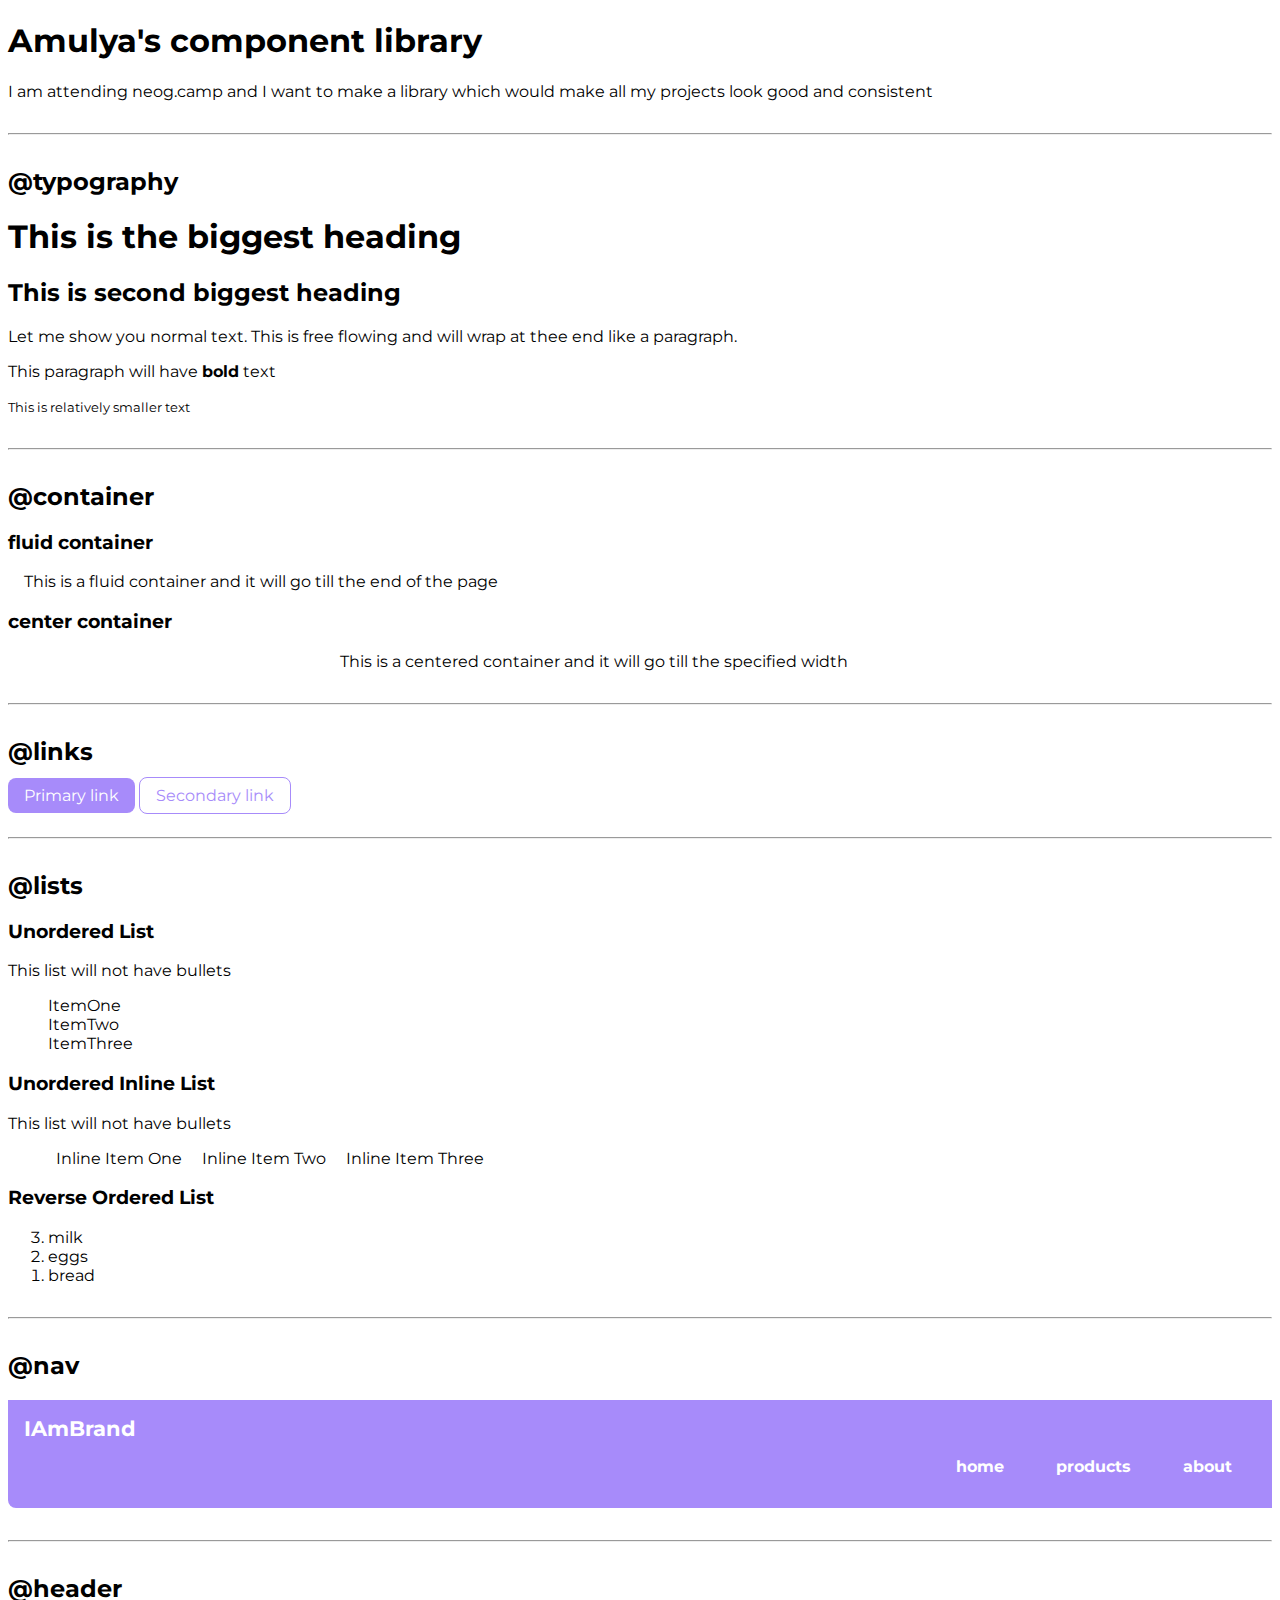
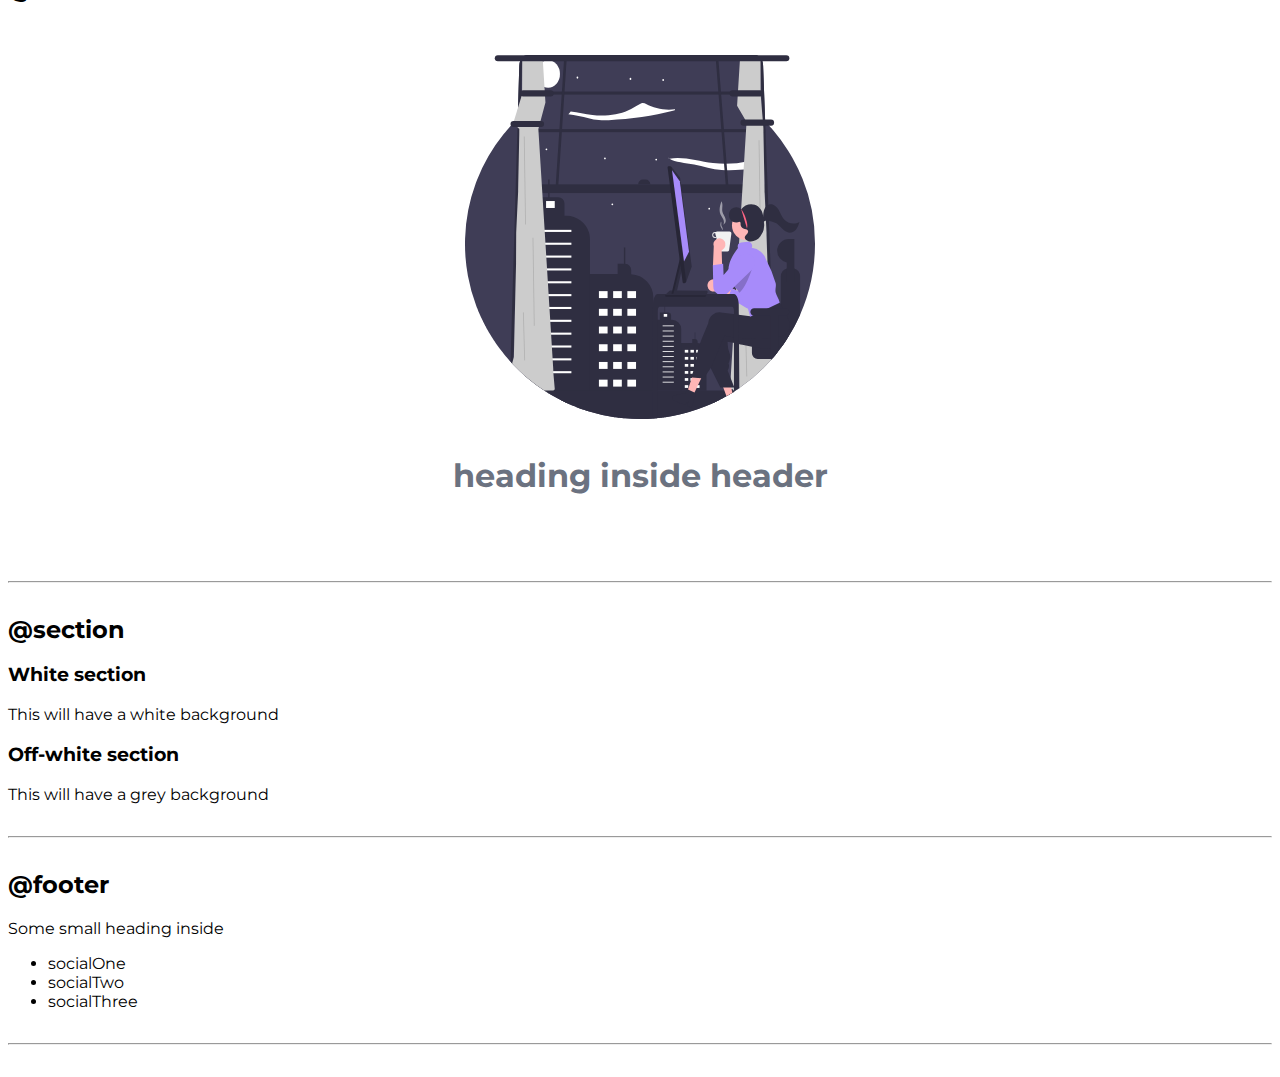
==== index.html @ 66e21249 "style: image, header" ====
<!DOCTYPE html>
<html lang="en">
  <head>
    <meta charset="UTF-8" />
    <meta http-equiv="X-UA-Compatible" content="IE=edge" />
    <meta name="viewport" content="width=device-width, initial-scale=1.0" />
    <title>Component Library</title>
    <link href="styles.css" rel="stylesheet" />
  </head>
  <body>
    <h1>Amulya's component library</h1>
    <p>
      I am attending neog.camp and I want to make a library which would make all
      my projects look good and consistent
    </p>

    <hr />

    <h2>@typography</h2>
    <h1>This is the biggest heading</h1>
    <h2>This is second biggest heading</h2>
    <p>
      Let me show you normal text. This is free flowing and will wrap at thee
      end like a paragraph.
    </p>
    <p>This paragraph will have <strong>bold</strong> text</p>
    <small>This is relatively smaller text</small>

    <hr />

    <h2>@container</h2>
    <h3>fluid container</h3>
    <div class="container">
      This is a fluid container and it will go till the end of the page
    </div>
    <h3>center container</h3>
    <div class="center-container container">
      This is a centered container and it will go till the specified width
    </div>
    <hr />
    <h2>@links</h2>

    <a class="link-primary link" href="/">Primary link</a>
    <a class="link-secondary link" href="/">Secondary link</a>
    <hr />

    <h2>@lists</h2>
    <h3>Unordered List</h3>
    <p>This list will not have bullets</p>
    <ul class="list-non-bullet">
      <li>ItemOne</li>
      <li>ItemTwo</li>
      <li>ItemThree</li>
    </ul>

    <h3>Unordered Inline List</h3>
    <p>This list will not have bullets</p>
    <ul class="list-non-bullet">
      <li class="list-item-inline">Inline Item One</li>
      <li class="list-item-inline">Inline Item Two</li>
      <li class="list-item-inline">Inline Item Three</li>
    </ul>

    <h3>Reverse Ordered List</h3>
    <ol reversed>
      <li>milk</li>
      <li>eggs</li>
      <li>bread</li>
    </ol>

    <hr />

    <h2>@nav</h2>
    <nav class="navigation container">
      <div class="nav-brand">IAmBrand</div>
      <ul class="list-non-bullet nav-pills">
        <li class="list-item-inline">
          <a class="link" href="/">home</a>
        </li>
        <li class="list-item-inline">
          <a class="link" href="/">products</a>
        </li>
        <li class="list-item-inline">
          <a class="link" href="/">about</a>
        </li>
      </ul>
    </nav>

    <hr />

    <h2>@header</h2>
    <header class="hero">
      <img class="hero-img" src="images/hero.svg" />
      <h1 class="hero-heading">heading inside header</h1>
    </header>

    <hr />

    <h2>@section</h2>

    <section>
      <h3>White section</h3>
      <p>This will have a white background</p>
    </section>

    <section>
      <h3>Off-white section</h3>
      <p>This will have a grey background</p>
    </section>

    <hr />

    <h2>@footer</h2>
    <footer>
      <div>Some small heading inside</div>
      <ul>
        <li>socialOne</li>
        <li>socialTwo</li>
        <li>socialThree</li>
      </ul>
    </footer>

    <hr />
  </body>
</html>
---- styles.css ----
@import url("https://fonts.googleapis.com/css2?family=Montserrat:wght@400;700&display=swap");
body {
  font-family: "Montserrat", sans-serif;
}

:root {
  --primary-color: #a78bfa;
  --dark-grey: #6b7280;
}

hr {
  margin: 2rem 0rem;
}

.container {
  padding: 0rem 1rem;
}

.center-container {
  max-width: 600px;
  margin: auto;
}

.link {
  padding: 0.5rem 1rem;
  text-decoration: none;
}
.link-primary {
  background-color: var(--primary-color);
  color: white;
  border-radius: 0.5rem;
}

.link-secondary {
  color: var(--primary-color);
  border-radius: 0.5rem;
  border: 1px solid var(--primary-color);
}

.list-non-bullet {
  list-style: none;
}

.list-item-inline {
  display: inline;
  padding: 0rem 0.5rem;
}

.navigation {
  background-color: var(--primary-color);
  color: white;
  padding: 1rem;
  border-bottom-left-radius: 0.5rem;
}

.navigation .nav-brand {
  font-weight: bolder;
  font-size: 1.3rem;
}

.navigation .nav-pills {
  text-align: right;
}

.navigation .link {
  color: white;

  font-weight: bold;
}

.hero {
  padding: 2rem;
}

.hero .hero-img {
  max-width: 350px;
  display: block;
  margin: auto;
}

.hero .hero-heading {
  font-size: 2rem;
  color: var(--dark-grey);
  text-align: center;
  padding-top: 1rem;
}
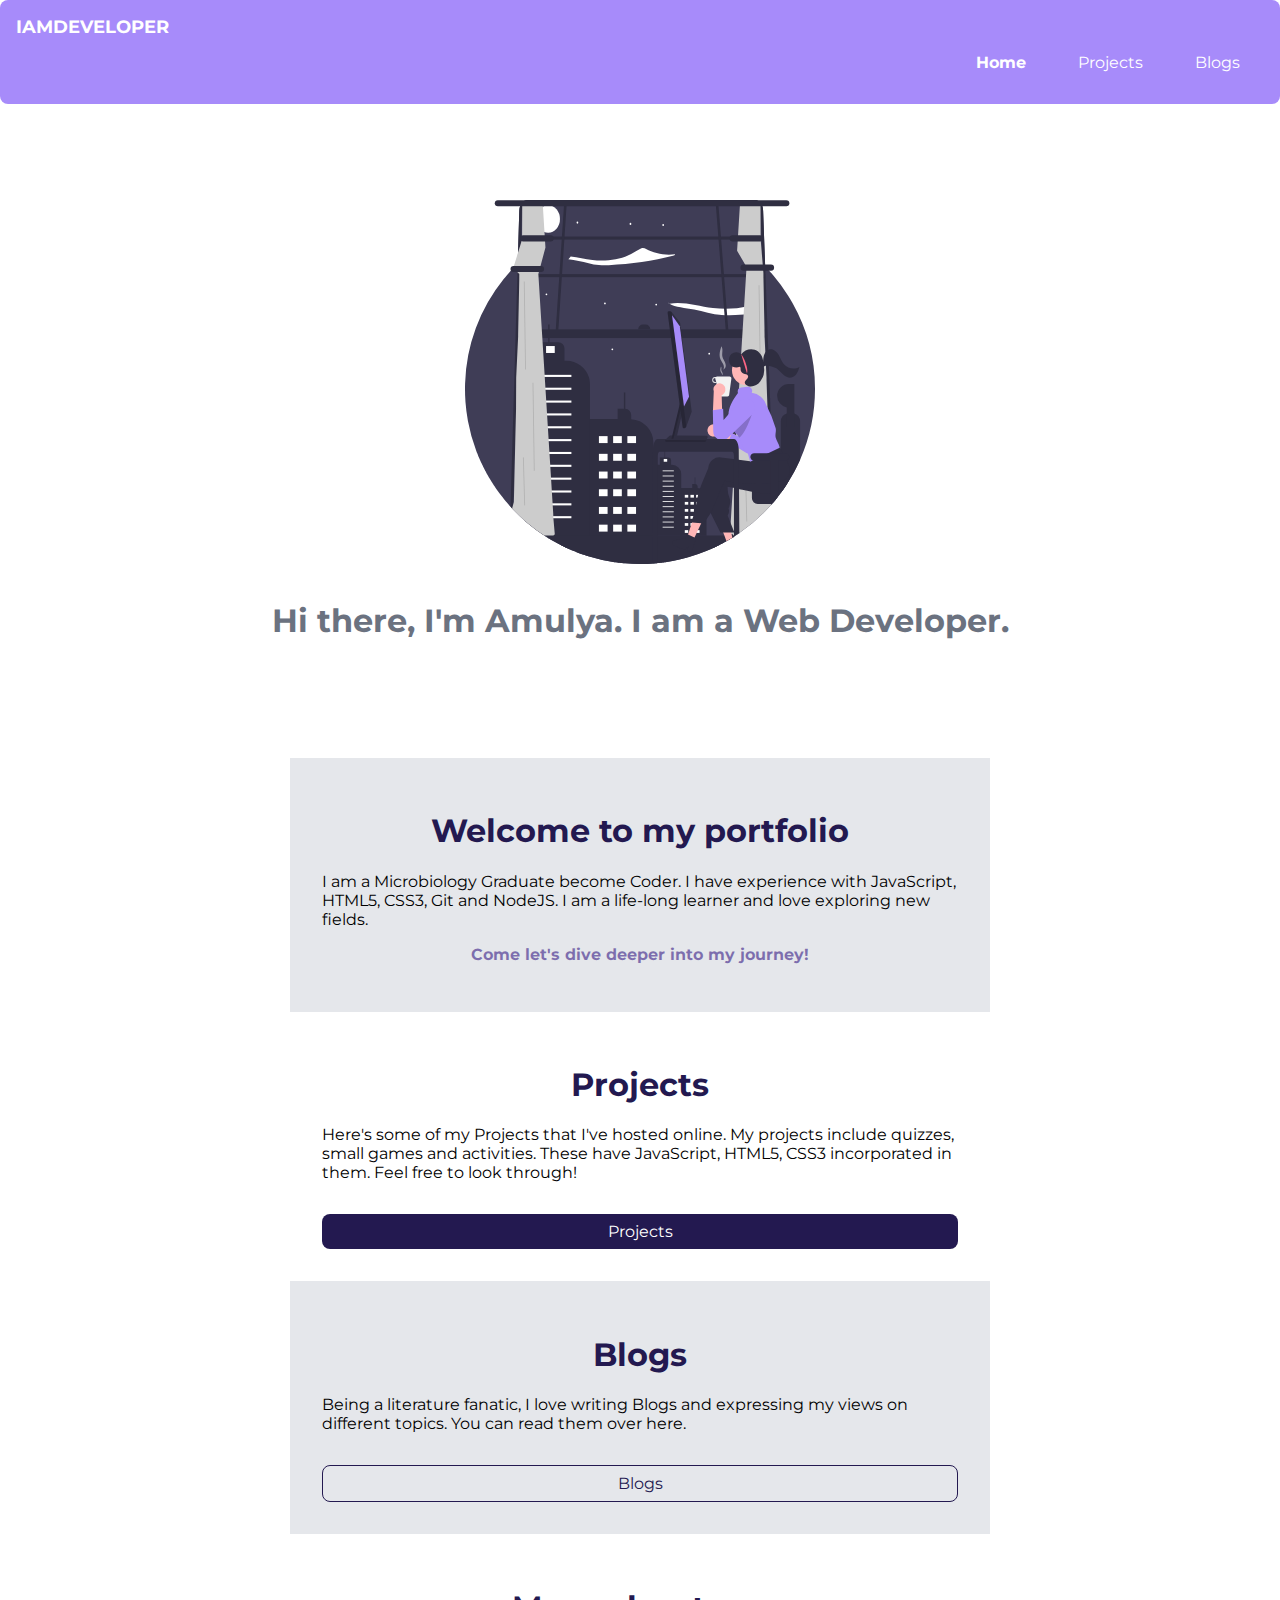
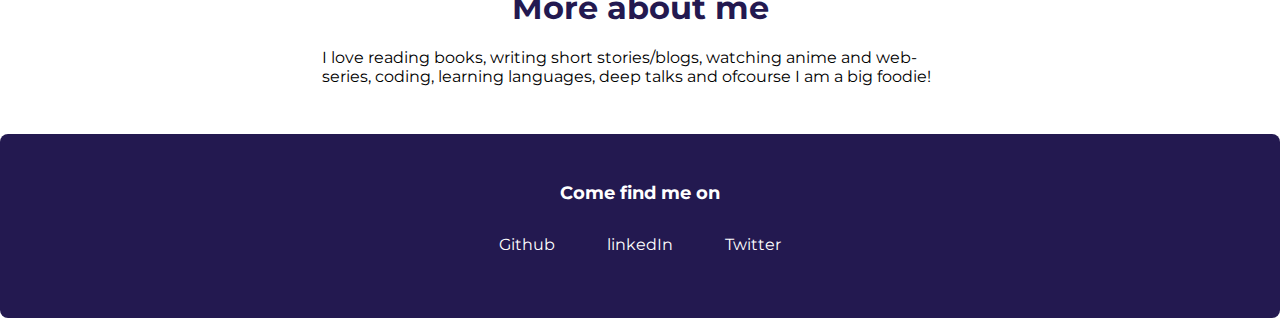
==== commit e5908c6a: "shifted files out of library folder" ====
--- a/index.html
+++ b/index.html
@@ -4,122 +4,91 @@
     <meta charset="UTF-8" />
     <meta http-equiv="X-UA-Compatible" content="IE=edge" />
     <meta name="viewport" content="width=device-width, initial-scale=1.0" />
-    <title>Component Library</title>
-    <link href="styles.css" rel="stylesheet" />
+    <link href="/styles.css" rel="stylesheet" />
+    <title>Home | AmulyaParab</title>
   </head>
   <body>
-    <h1>Amulya's component library</h1>
-    <p>
-      I am attending neog.camp and I want to make a library which would make all
-      my projects look good and consistent
-    </p>
-
-    <hr />
-
-    <h2>@typography</h2>
-    <h1>This is the biggest heading</h1>
-    <h2>This is second biggest heading</h2>
-    <p>
-      Let me show you normal text. This is free flowing and will wrap at thee
-      end like a paragraph.
-    </p>
-    <p>This paragraph will have <strong>bold</strong> text</p>
-    <small>This is relatively smaller text</small>
-
-    <hr />
-
-    <h2>@container</h2>
-    <h3>fluid container</h3>
-    <div class="container">
-      This is a fluid container and it will go till the end of the page
-    </div>
-    <h3>center container</h3>
-    <div class="center-container container">
-      This is a centered container and it will go till the specified width
-    </div>
-    <hr />
-    <h2>@links</h2>
-
-    <a class="link-primary link" href="/">Primary link</a>
-    <a class="link-secondary link" href="/">Secondary link</a>
-    <hr />
-
-    <h2>@lists</h2>
-    <h3>Unordered List</h3>
-    <p>This list will not have bullets</p>
-    <ul class="list-non-bullet">
-      <li>ItemOne</li>
-      <li>ItemTwo</li>
-      <li>ItemThree</li>
-    </ul>
-
-    <h3>Unordered Inline List</h3>
-    <p>This list will not have bullets</p>
-    <ul class="list-non-bullet">
-      <li class="list-item-inline">Inline Item One</li>
-      <li class="list-item-inline">Inline Item Two</li>
-      <li class="list-item-inline">Inline Item Three</li>
-    </ul>
-
-    <h3>Reverse Ordered List</h3>
-    <ol reversed>
-      <li>milk</li>
-      <li>eggs</li>
-      <li>bread</li>
-    </ol>
-
-    <hr />
-
-    <h2>@nav</h2>
     <nav class="navigation container">
-      <div class="nav-brand">IAmBrand</div>
+      <div class="nav-brand">IAMDEVELOPER</div>
       <ul class="list-non-bullet nav-pills">
         <li class="list-item-inline">
-          <a class="link" href="/">home</a>
+          <a class="link active-link" href="/lib/index.html">Home</a>
         </li>
         <li class="list-item-inline">
-          <a class="link" href="/">products</a>
+          <a class="link" href="/lib/projects.html">Projects</a>
         </li>
         <li class="list-item-inline">
-          <a class="link" href="/">about</a>
+          <a class="link" href="/lib/blogs.html">Blogs</a>
         </li>
       </ul>
     </nav>
 
-    <hr />
-
-    <h2>@header</h2>
     <header class="hero">
-      <img class="hero-img" src="images/hero.svg" />
-      <h1 class="hero-heading">heading inside header</h1>
+      <img class="hero-img" src="/images/hero.svg" />
+      <h1 class="hero-heading">Hi there, I'm Amulya. I am a Web Developer.</h1>
     </header>
 
-    <hr />
+    <div class="container center-container">
+      <section class="section ow">
+        <h1>Welcome to my portfolio</h1>
+        <p>
+          I am a Microbiology Graduate become Coder. I have experience with
+          JavaScript, HTML5, CSS3, Git and NodeJS. I am a life-long learner and
+          love exploring new fields.
+        </p>
+        <h3>Come let's dive deeper into my journey!</h3>
+      </section>
+    </div>
 
-    <h2>@section</h2>
+    <div class="container center-container">
+      <section class="section">
+        <h1>Projects</h1>
+        <p>
+          Here's some of my Projects that I've hosted online. My projects
+          include quizzes, small games and activities. These have JavaScript,
+          HTML5, CSS3 incorporated in them. Feel free to look through!
+        </p>
+        <a class="link-primary link" href="/lib/projects.html">Projects</a>
+      </section>
+    </div>
 
-    <section>
-      <h3>White section</h3>
-      <p>This will have a white background</p>
-    </section>
+    <div class="container center-container">
+      <section class="section ow">
+        <h1>Blogs</h1>
+        <p>
+          Being a literature fanatic, I love writing Blogs and expressing my
+          views on different topics. You can read them over here.
+        </p>
+        <a class="link-secondary link" href="/lib/blogs.html">Blogs</a>
+      </section>
+    </div>
 
-    <section>
-      <h3>Off-white section</h3>
-      <p>This will have a grey background</p>
-    </section>
+    <div class="container center-container">
+      <section class="section">
+        <h1>More about me</h1>
+        <p>
+          I love reading books, writing short stories/blogs, watching anime and
+          web-series, coding, learning languages, deep talks and ofcourse I am a
+          big foodie!
+        </p>
+      </section>
+    </div>
 
-    <hr />
-
-    <h2>@footer</h2>
-    <footer>
-      <div>Some small heading inside</div>
-      <ul>
-        <li>socialOne</li>
-        <li>socialTwo</li>
-        <li>socialThree</li>
+    <footer class="footer">
+      <div class="footer-heading">Come find me on</div>
+      <ul class="list-non-bullet">
+        <li class="list-item-inline">
+          <a class="link" href="https://github.com/amulyaparab">Github</a>
+        </li>
+        <li class="list-item-inline">
+          <a class="link" href="https://www.linkedin.com/in/amulyaparab"
+            >linkedIn</a
+          >
+        </li>
+        <li class="list-item-inline">
+          <a class="link" href="https://twitter.com/AmulyaParab">Twitter</a>
+        </li>
       </ul>
     </footer>
-
-    <hr />
   </body>
 </html>
--- a/styles.css
+++ b/styles.css
@@ -1,11 +1,15 @@
 @import url("https://fonts.googleapis.com/css2?family=Montserrat:wght@400;700&display=swap");
 body {
   font-family: "Montserrat", sans-serif;
+  margin: 0px;
 }
 
 :root {
   --primary-color: #a78bfa;
   --dark-grey: #6b7280;
+  --off-white: #e5e7eb;
+  --darker-grey: #374151;
+  --dark-indigo: #231950;
 }
 
 hr {
@@ -17,7 +21,7 @@
 }
 
 .center-container {
-  max-width: 600px;
+  max-width: 700px;
   margin: auto;
 }
 
@@ -26,15 +30,21 @@
   text-decoration: none;
 }
 .link-primary {
-  background-color: var(--primary-color);
+  display: block;
+  text-align: center;
+  background-color: var(--dark-indigo);
   color: white;
   border-radius: 0.5rem;
+  margin-top: 2rem;
 }
 
 .link-secondary {
-  color: var(--primary-color);
+  display: block;
+  text-align: center;
+  color: var(--dark-indigo);
   border-radius: 0.5rem;
-  border: 1px solid var(--primary-color);
+  border: 1px solid var(--dark-indigo);
+  margin-top: 2rem;
 }
 
 .list-non-bullet {
@@ -50,26 +60,27 @@
   background-color: var(--primary-color);
   color: white;
   padding: 1rem;
-  border-bottom-left-radius: 0.5rem;
+  border-radius: 0.5rem;
 }
 
 .navigation .nav-brand {
   font-weight: bolder;
-  font-size: 1.3rem;
+  font-size: 1.1rem;
 }
 
+.navigation .active-link {
+  font-weight: bold;
+}
 .navigation .nav-pills {
   text-align: right;
 }
 
 .navigation .link {
   color: white;
-
-  font-weight: bold;
 }
 
 .hero {
-  padding: 2rem;
+  padding: 6rem;
 }
 
 .hero .hero-img {
@@ -84,3 +95,44 @@
   text-align: center;
   padding-top: 1rem;
 }
+
+.section {
+  padding: 2rem;
+}
+
+.section h1 {
+  text-align: center;
+  color: var(--dark-indigo);
+}
+
+.section h3 {
+  text-align: center;
+  color: #361b8598;
+  font-size: medium;
+}
+
+.ow {
+  background-color: var(--off-white);
+}
+
+.footer {
+  background-color: var(--dark-indigo);
+  text-align: center;
+  padding: 3rem;
+  color: white;
+  border-radius: 0.5rem;
+}
+
+.footer .footer-heading {
+  font-weight: bold;
+  font-size: 1.1rem;
+  padding-bottom: 1rem;
+}
+
+.footer .link {
+  color: white;
+}
+
+.footer ul {
+  padding-inline-start: 0px;
+}
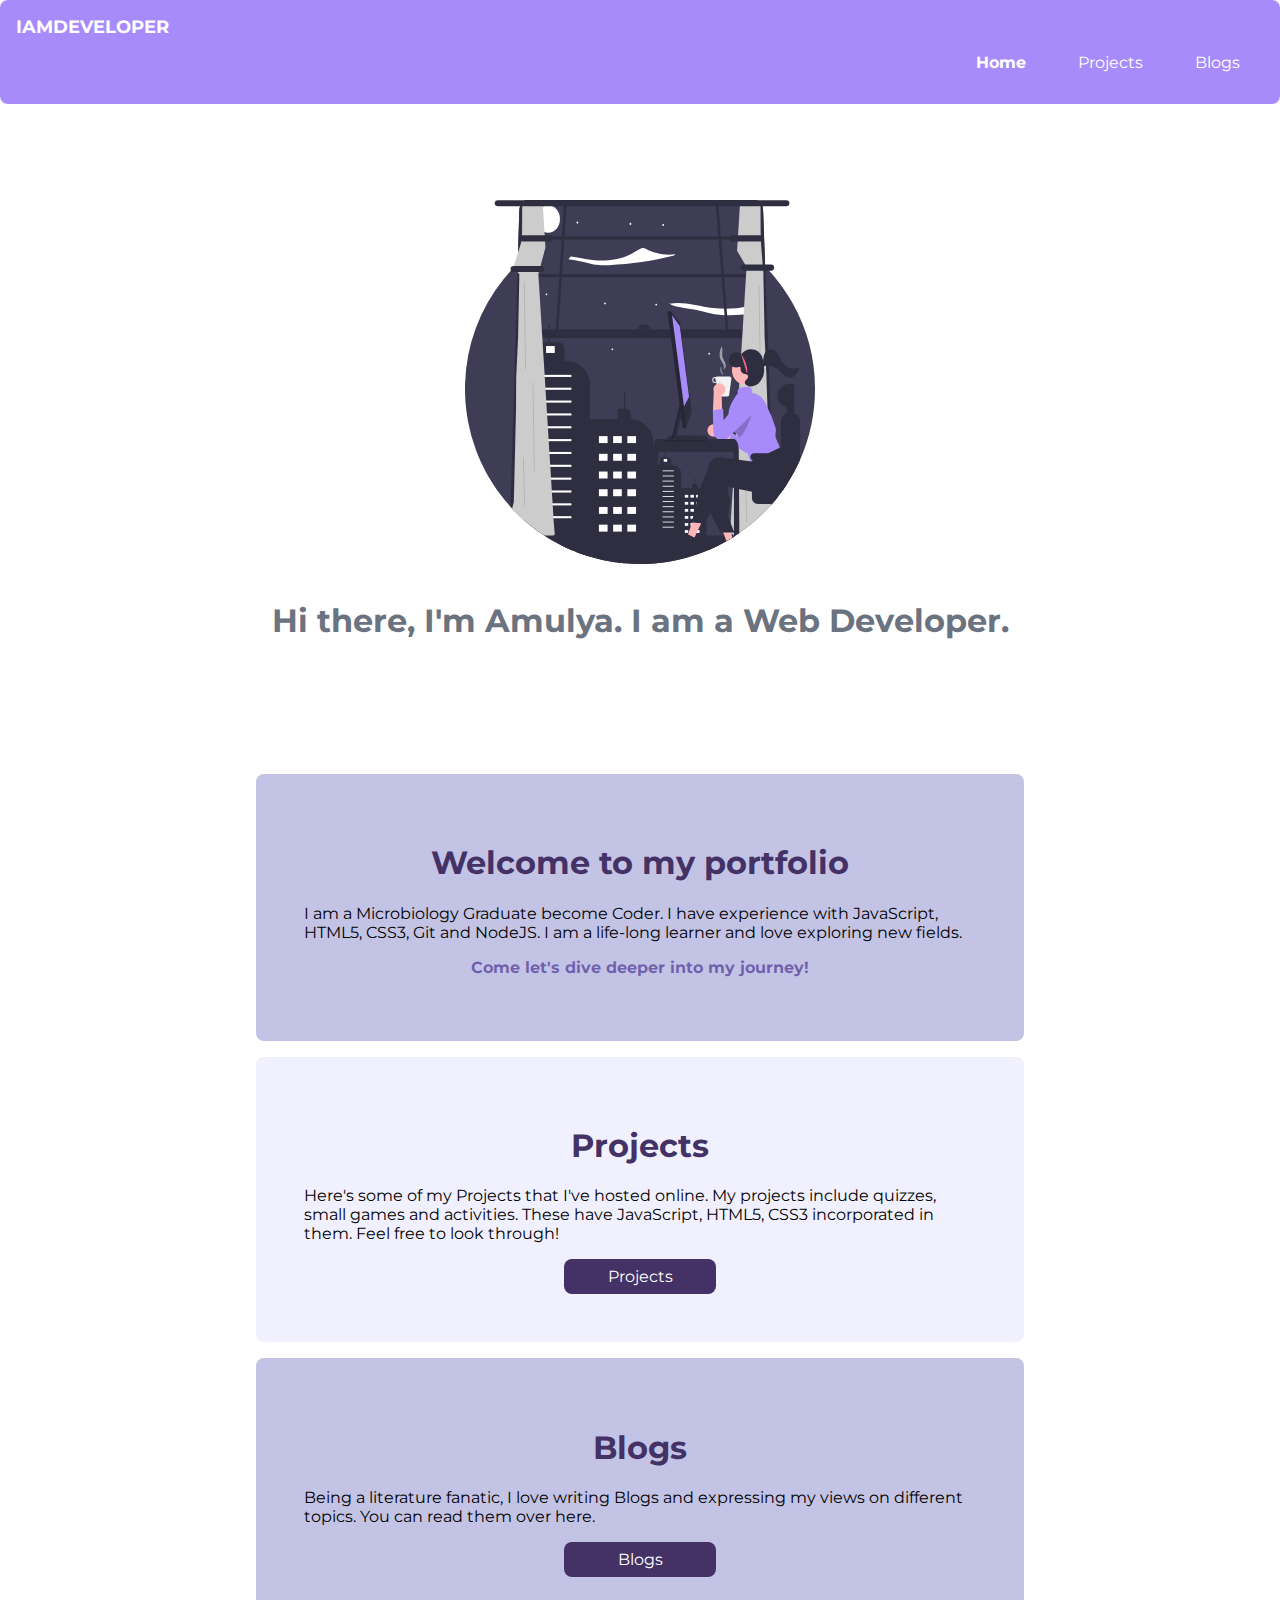
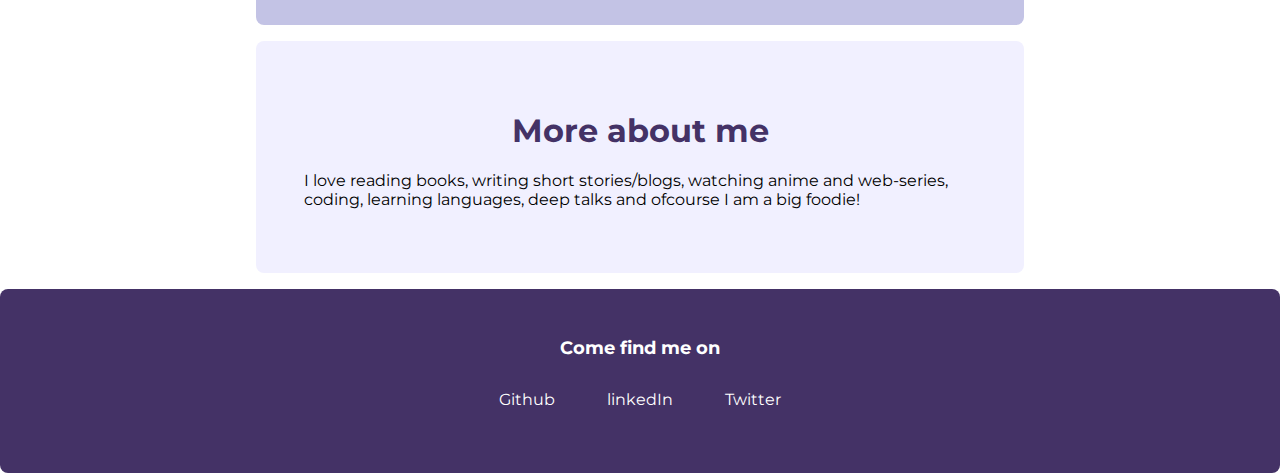
==== commit 500bd6fa: "updated styles" ====
--- a/index.html
+++ b/index.html
@@ -41,7 +41,7 @@
     </div>
 
     <div class="container center-container">
-      <section class="section">
+      <section class="section whitish">
         <h1>Projects</h1>
         <p>
           Here's some of my Projects that I've hosted online. My projects
@@ -59,12 +59,12 @@
           Being a literature fanatic, I love writing Blogs and expressing my
           views on different topics. You can read them over here.
         </p>
-        <a class="link-secondary link" href="/lib/blogs.html">Blogs</a>
+        <a class="link-primary link" href="/lib/blogs.html">Blogs</a>
       </section>
     </div>
 
     <div class="container center-container">
-      <section class="section">
+      <section class="section whitish">
         <h1>More about me</h1>
         <p>
           I love reading books, writing short stories/blogs, watching anime and
--- a/styles.css
+++ b/styles.css
@@ -9,7 +9,8 @@
   --dark-grey: #6b7280;
   --off-white: #e5e7eb;
   --darker-grey: #374151;
-  --dark-indigo: #231950;
+  /* --dark-indigo: #231950; */
+  --dark-indigo: #443266;
 }
 
 hr {
@@ -21,7 +22,7 @@
 }
 
 .center-container {
-  max-width: 700px;
+  max-width: 800px;
   margin: auto;
 }
 
@@ -36,6 +37,8 @@
   color: white;
   border-radius: 0.5rem;
   margin-top: 2rem;
+  max-width: 120px;
+  margin: auto;
 }
 
 .link-secondary {
@@ -44,7 +47,9 @@
   color: var(--dark-indigo);
   border-radius: 0.5rem;
   border: 1px solid var(--dark-indigo);
-  margin-top: 2rem;
+  max-width: 120px;
+  margin: auto;
+  margin-top: 1rem;
 }
 
 .list-non-bullet {
@@ -97,7 +102,7 @@
 }
 
 .section {
-  padding: 2rem;
+  padding: 3rem;
 }
 
 .section h1 {
@@ -111,8 +116,15 @@
   font-size: medium;
 }
 
+.whitish {
+  background-color: #f1f0ff;
+  border-radius: 00.5rem;
+  margin: 1rem;
+}
 .ow {
-  background-color: var(--off-white);
+  background-color: #c3c3e5;
+  border-radius: 0.5rem;
+  margin: 1rem;
 }
 
 .footer {
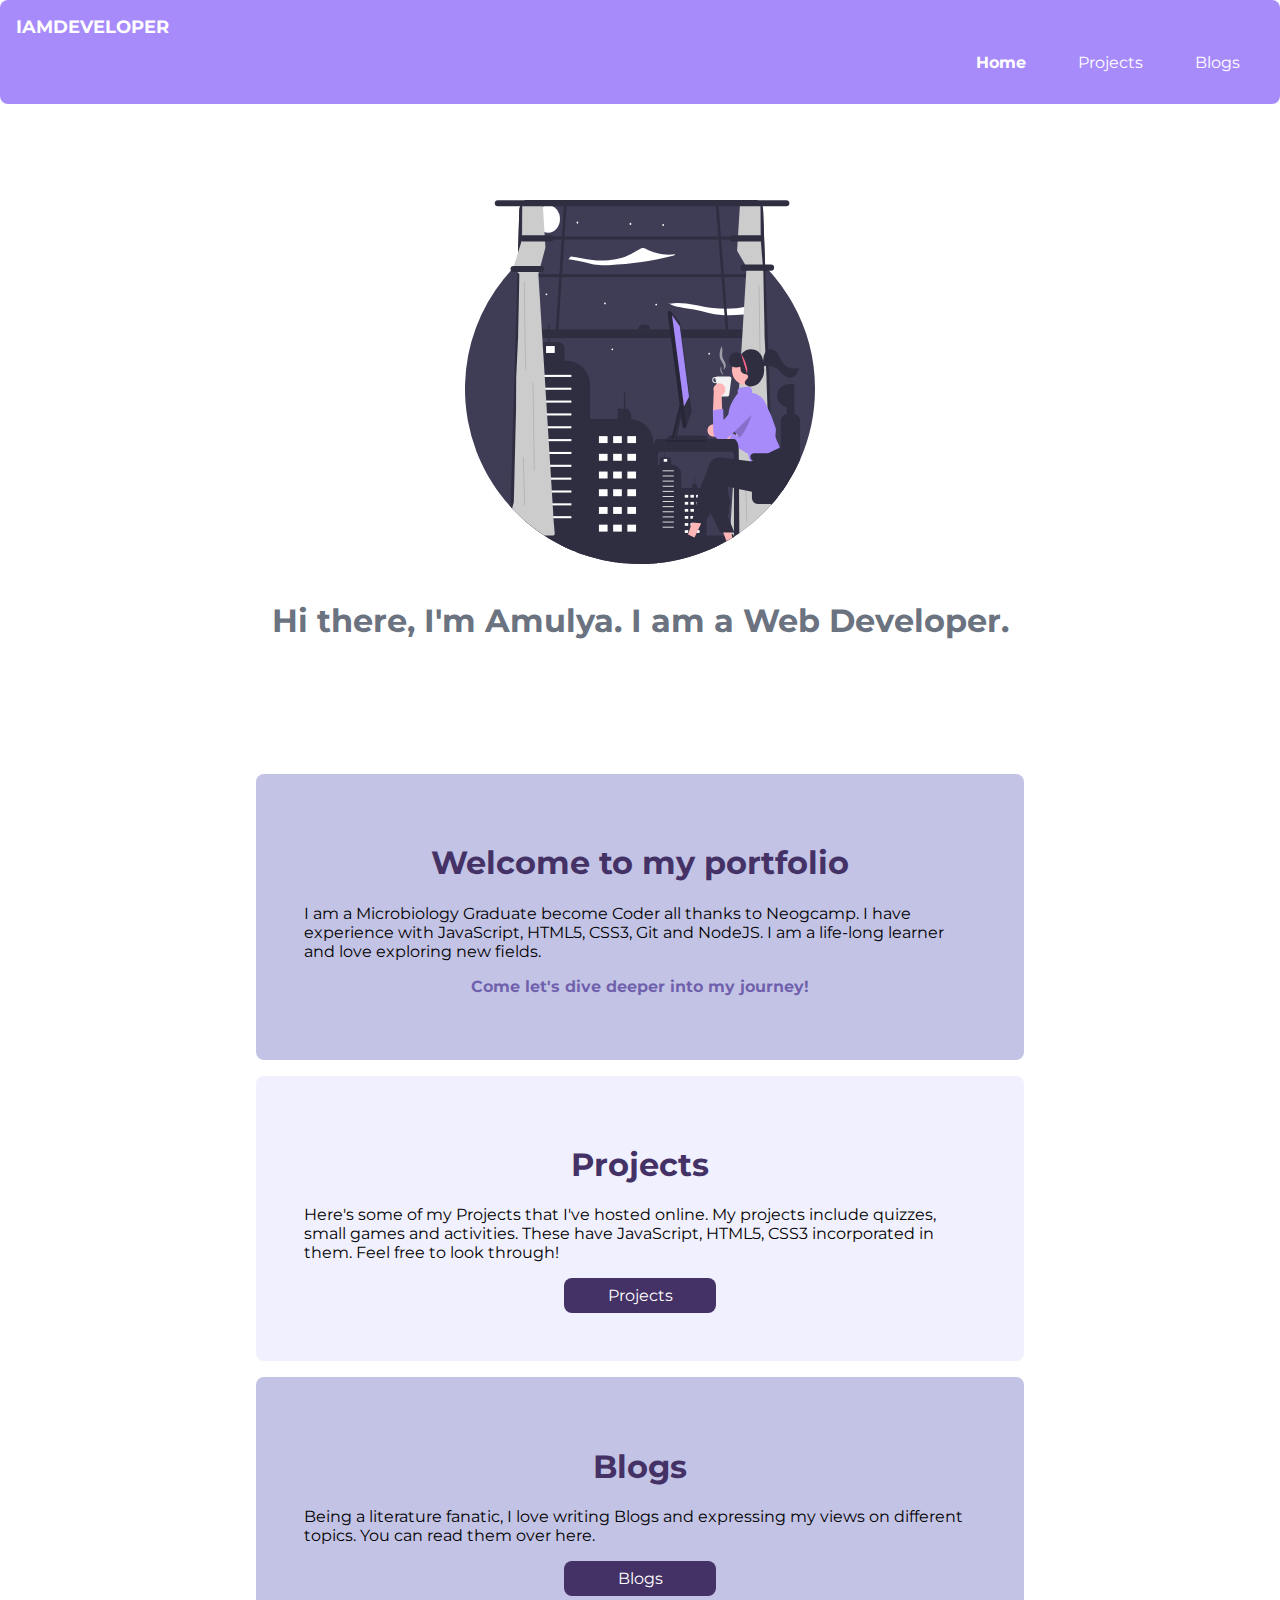
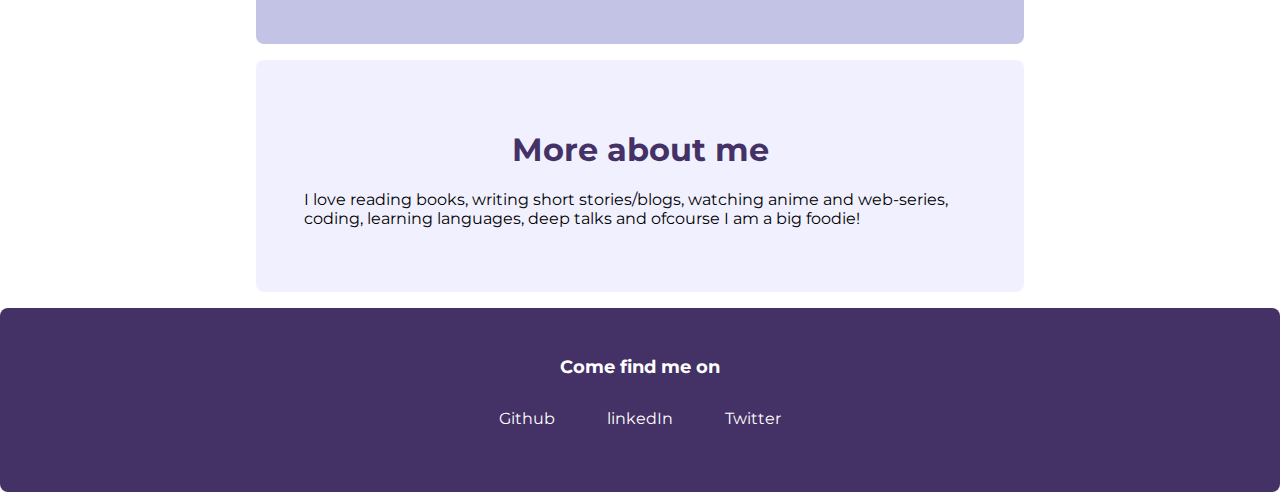
==== commit e0a42609: "docs: added links and sections" ====
--- a/index.html
+++ b/index.html
@@ -32,9 +32,9 @@
       <section class="section ow">
         <h1>Welcome to my portfolio</h1>
         <p>
-          I am a Microbiology Graduate become Coder. I have experience with
-          JavaScript, HTML5, CSS3, Git and NodeJS. I am a life-long learner and
-          love exploring new fields.
+          I am a Microbiology Graduate become Coder all thanks to Neogcamp. I
+          have experience with JavaScript, HTML5, CSS3, Git and NodeJS. I am a
+          life-long learner and love exploring new fields.
         </p>
         <h3>Come let's dive deeper into my journey!</h3>
       </section>
--- a/styles.css
+++ b/styles.css
@@ -94,6 +94,12 @@
   margin: auto;
 }
 
+.hero .beach-img {
+  max-width: 400px;
+  display: block;
+  margin: auto;
+}
+
 .hero .hero-heading {
   font-size: 2rem;
   color: var(--dark-grey);
@@ -127,6 +133,14 @@
   margin: 1rem;
 }
 
+.align {
+  margin-bottom: 3rem;
+  text-align: justify;
+}
+.squid-img {
+  max-width: 300px;
+  display: inline-block;
+}
 .footer {
   background-color: var(--dark-indigo);
   text-align: center;
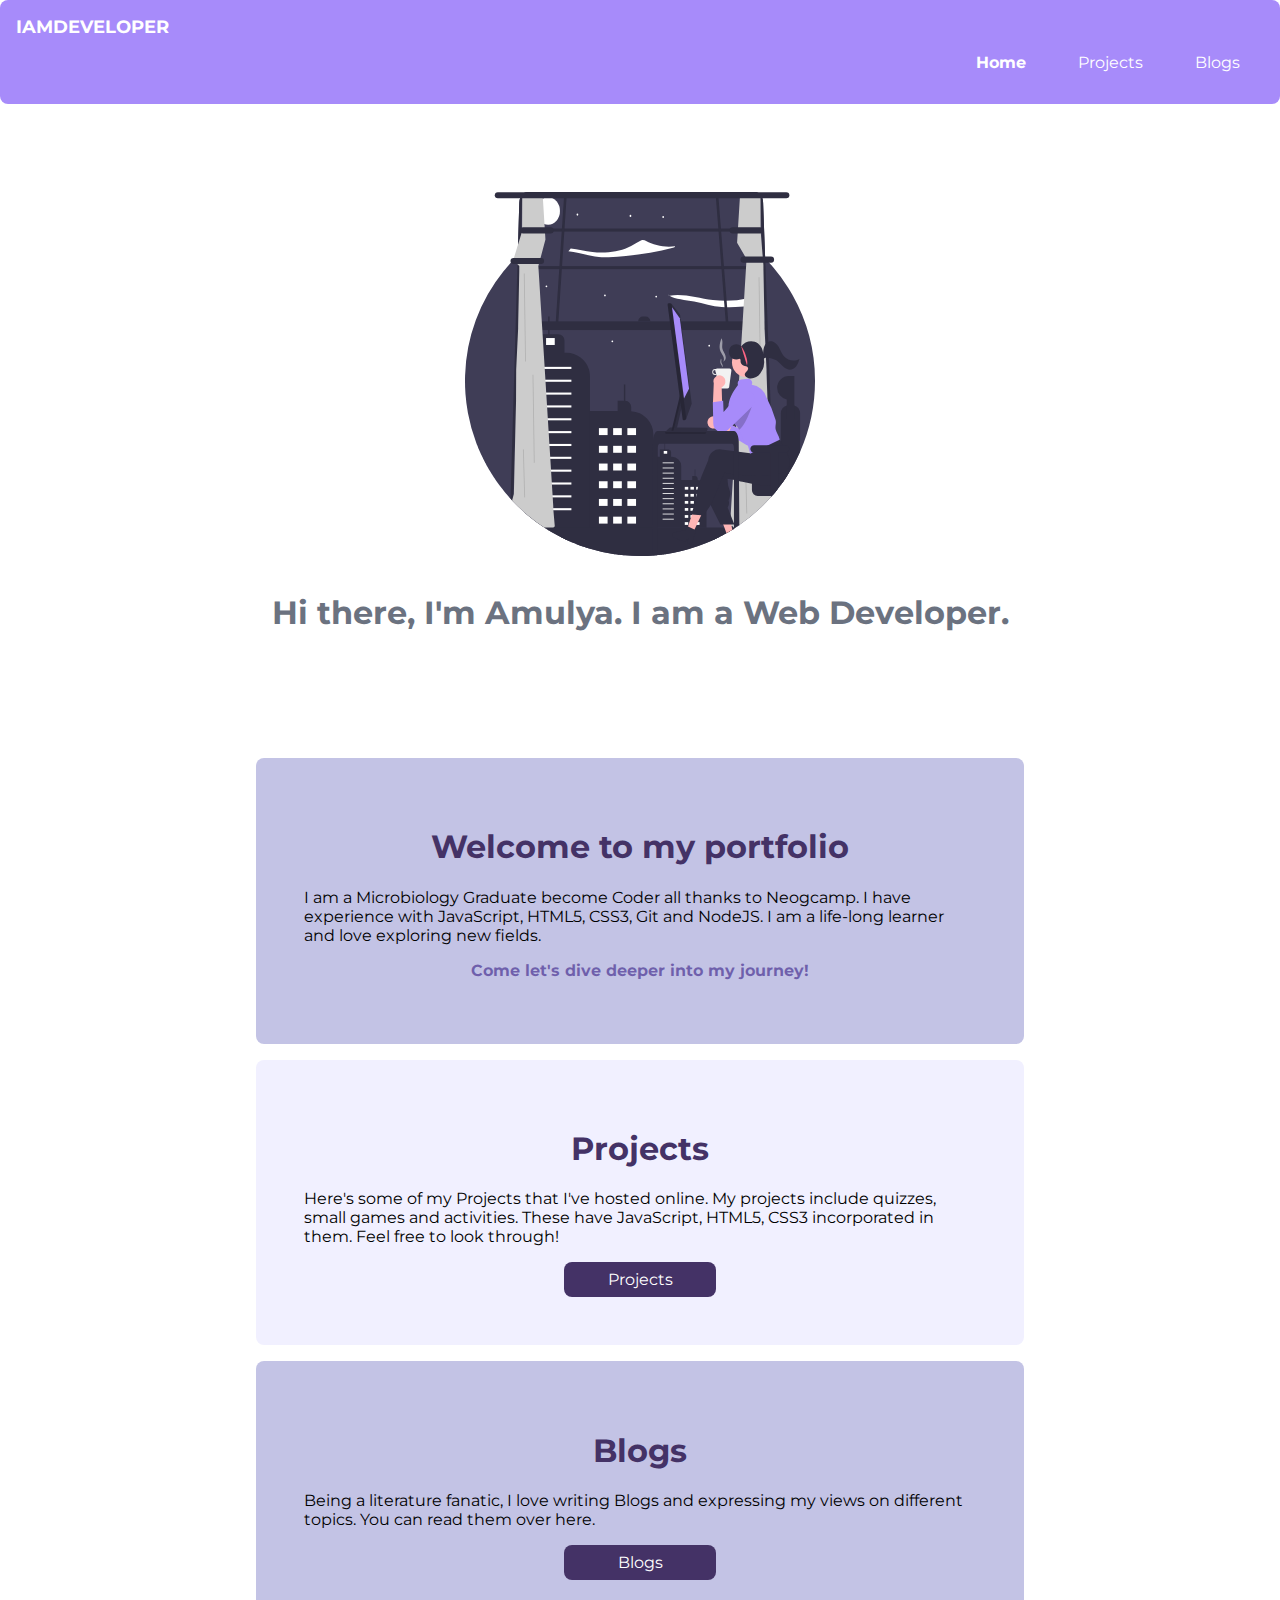
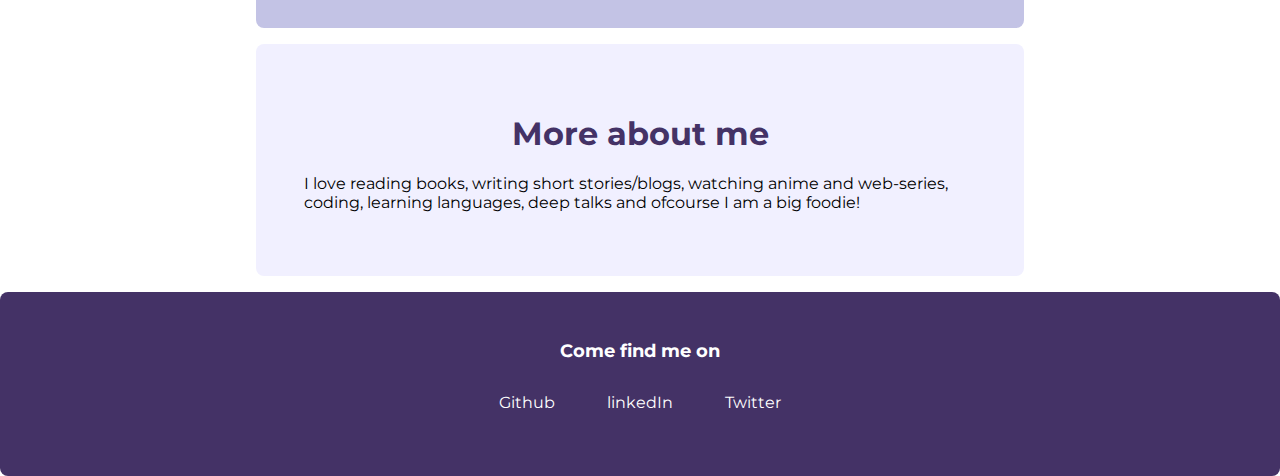
==== commit 4f58411d: "updated link" ====
--- a/index.html
+++ b/index.html
@@ -12,7 +12,7 @@
       <div class="nav-brand">IAMDEVELOPER</div>
       <ul class="list-non-bullet nav-pills">
         <li class="list-item-inline">
-          <a class="link active-link" href="/lib/index.html">Home</a>
+          <a class="link active-link" href="/index.html">Home</a>
         </li>
         <li class="list-item-inline">
           <a class="link" href="/lib/projects.html">Projects</a>
--- a/styles.css
+++ b/styles.css
@@ -85,7 +85,7 @@
 }
 
 .hero {
-  padding: 6rem;
+  padding: 5.5rem;
 }
 
 .hero .hero-img {
@@ -120,6 +120,11 @@
   text-align: center;
   color: #361b8598;
   font-size: medium;
+}
+
+.section small {
+  color: #361b8598;
+  font-weight: bold;
 }
 
 .whitish {
@@ -162,3 +167,11 @@
 .footer ul {
   padding-inline-start: 0px;
 }
+
+.positive-img {
+  max-width: 800px;
+  display: block;
+  margin: auto;
+  padding-bottom: 2.7rem;
+  padding-top: 0rem;
+}
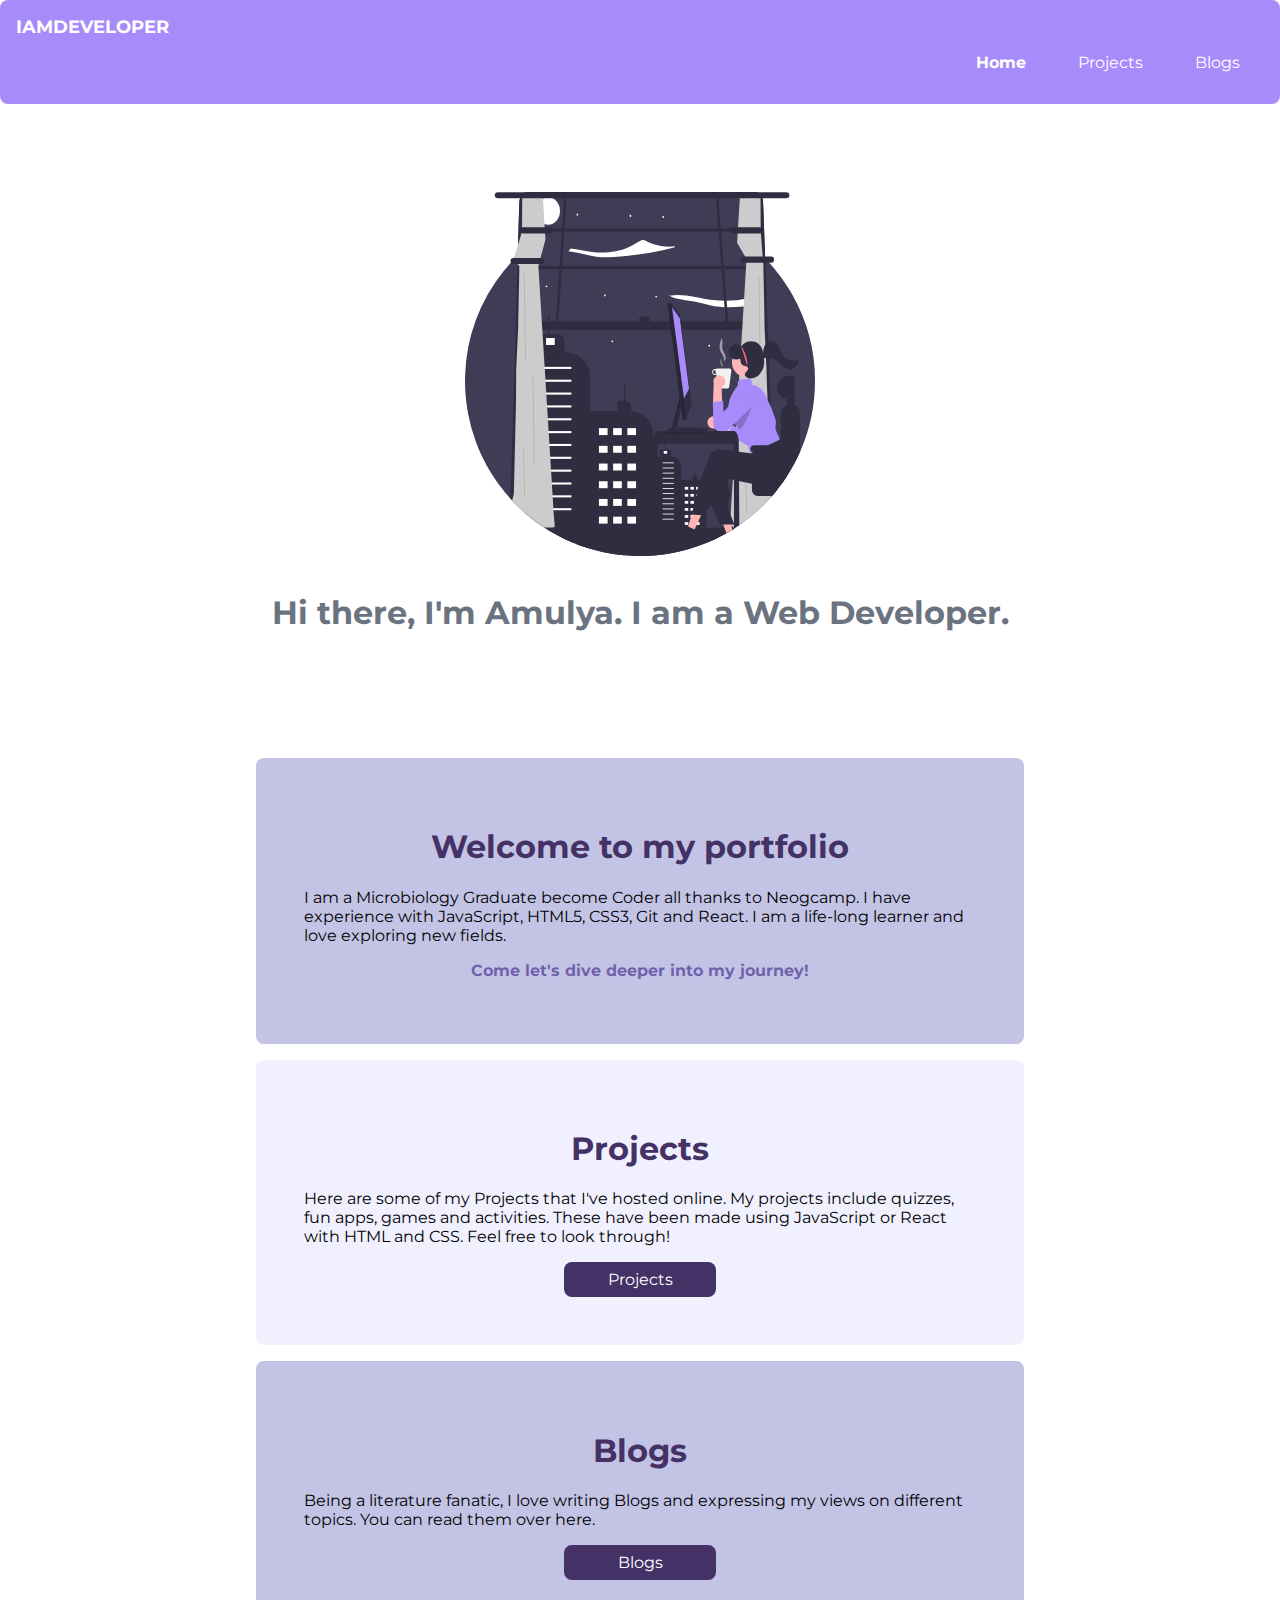
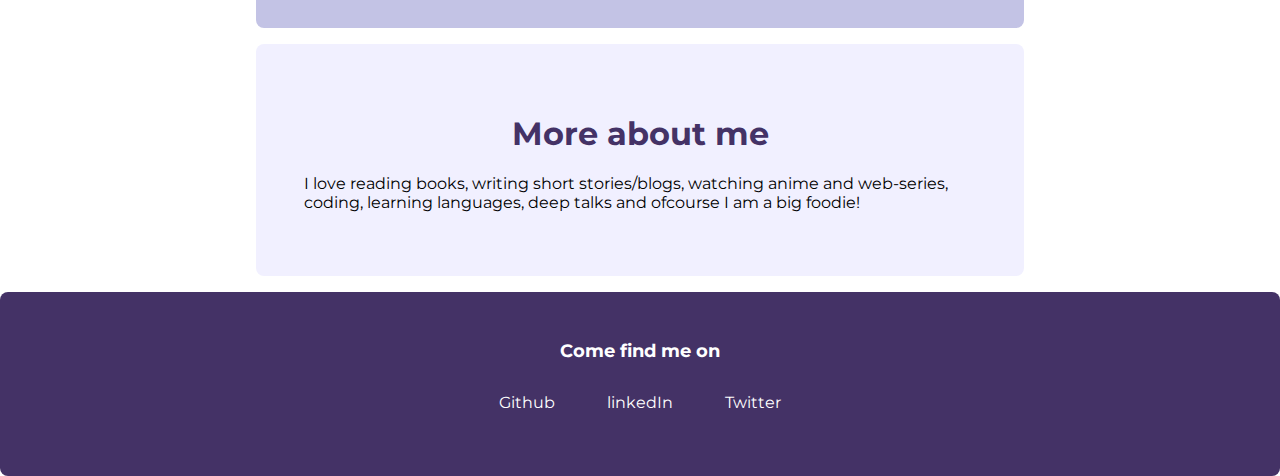
==== commit 20bad0d6: "updated details" ====
--- a/index.html
+++ b/index.html
@@ -33,7 +33,7 @@
         <h1>Welcome to my portfolio</h1>
         <p>
           I am a Microbiology Graduate become Coder all thanks to Neogcamp. I
-          have experience with JavaScript, HTML5, CSS3, Git and NodeJS. I am a
+          have experience with JavaScript, HTML5, CSS3, Git and React. I am a
           life-long learner and love exploring new fields.
         </p>
         <h3>Come let's dive deeper into my journey!</h3>
@@ -44,9 +44,10 @@
       <section class="section whitish">
         <h1>Projects</h1>
         <p>
-          Here's some of my Projects that I've hosted online. My projects
-          include quizzes, small games and activities. These have JavaScript,
-          HTML5, CSS3 incorporated in them. Feel free to look through!
+          Here are some of my Projects that I've hosted online. My projects
+          include quizzes, fun apps, games and activities. These have been made
+          using JavaScript or React with HTML and CSS. Feel free to look
+          through!
         </p>
         <a class="link-primary link" href="/lib/projects.html">Projects</a>
       </section>
